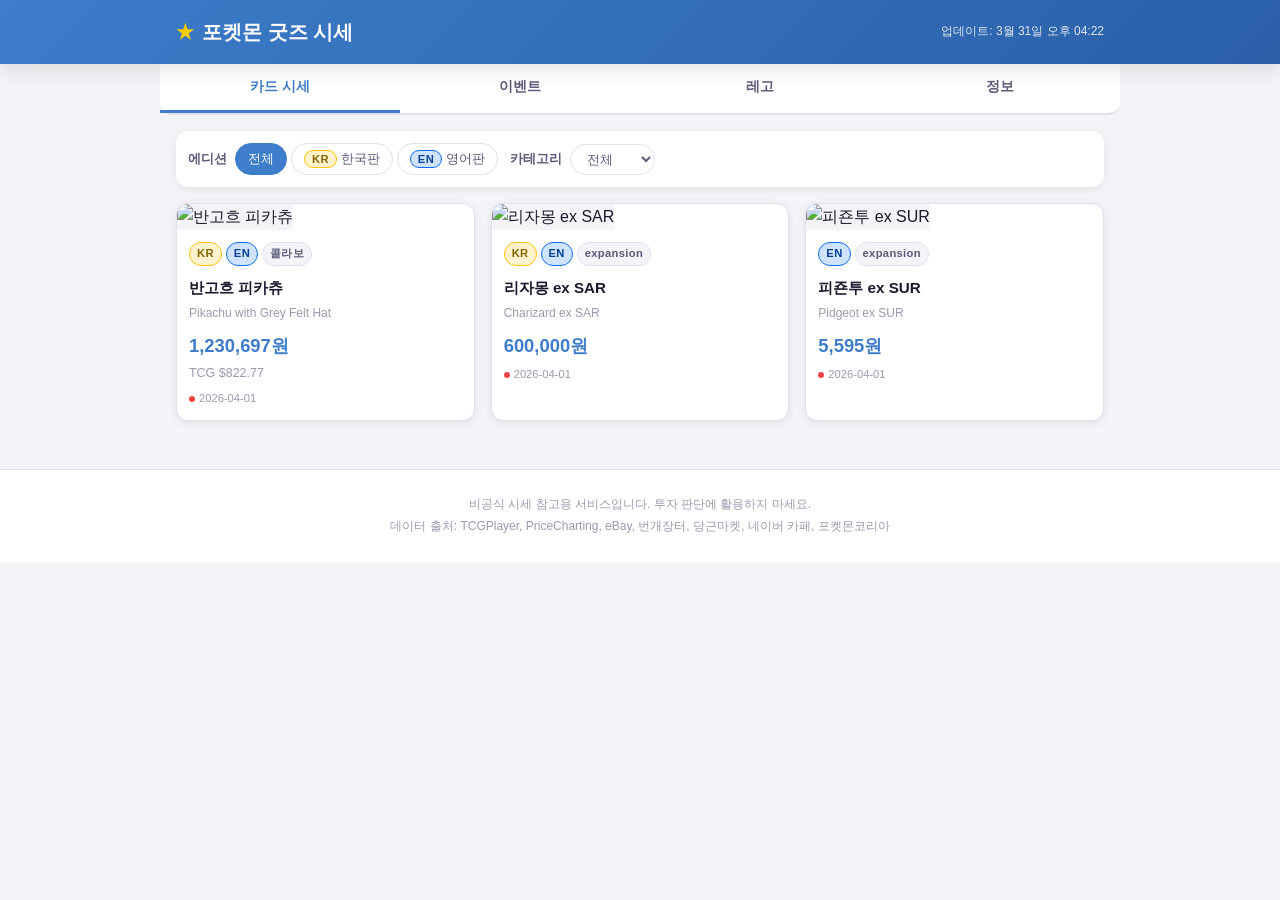
==== index.html @ 086ceaad "deploy: 시세 업데이트 14 8e5aacabaf967c13c3c6b32855be2e38548fb57c" ====
<!DOCTYPE html>
<html lang="ko">
<head>
    <meta name="last-updated" content="2026-04-01T01:22:11.942490+09:00">

    <meta charset="UTF-8">
    <meta name="viewport" content="width=device-width, initial-scale=1.0">
    <meta name="description" content="포켓몬 굿즈 시세 추적 - 카드, 레고 최신 시세와 이벤트 정보">
    <title>포켓몬 굿즈 시세</title>
    <link rel="stylesheet" href="static/css/style.css">
</head>
<body>
    <header class="app-header">
        <div class="header-inner">
            <h1 class="app-title">
                <span class="title-icon">&#9733;</span>
                포켓몬 굿즈 시세
            </h1>
            <p class="last-updated" id="lastUpdated">데이터 로딩 중...</p>
        </div>
    </header>

    <nav class="tab-nav" role="tablist">
        <button class="tab-btn active" data-tab="cards" role="tab" aria-selected="true">
            카드 시세
        </button>
        <button class="tab-btn" data-tab="events" role="tab" aria-selected="false">
            이벤트
        </button>
        <button class="tab-btn" data-tab="lego" role="tab" aria-selected="false">
            레고
        </button>
        <button class="tab-btn" data-tab="info" role="tab" aria-selected="false">
            정보
        </button>
    </nav>

    <!-- 카드 시세 탭 -->
    <section id="tab-cards" class="tab-content active" role="tabpanel">
        <div class="filter-bar">
            <div class="filter-group">
                <label class="filter-label">에디션</label>
                <div class="btn-group">
                    <button class="filter-btn active" data-filter="edition" data-value="all">전체</button>
                    <button class="filter-btn" data-filter="edition" data-value="kr">
                        <span class="badge badge-kr">KR</span> 한국판
                    </button>
                    <button class="filter-btn" data-filter="edition" data-value="en">
                        <span class="badge badge-en">EN</span> 영어판
                    </button>
                </div>
            </div>
            <div class="filter-group">
                <label class="filter-label">카테고리</label>
                <select class="filter-select" id="categoryFilter">
                    <option value="all">전체</option>
                    <option value="collab">콜라보</option>
                    <option value="expansion">확장팩</option>
                </select>
            </div>
        </div>
        <div class="card-grid" id="cardGrid">
            <div class="loading-spinner">
                <div class="spinner"></div>
                <p>시세 데이터 로딩 중...</p>
            </div>
        </div>
    </section>

    <!-- 이벤트 탭 -->
    <section id="tab-events" class="tab-content" role="tabpanel">
        <div class="filter-bar">
            <div class="filter-group">
                <div class="btn-group">
                    <button class="filter-btn active" data-filter="event_status" data-value="all">전체</button>
                    <button class="filter-btn" data-filter="event_status" data-value="ongoing">
                        <span class="status-dot status-ongoing"></span> 진행중
                    </button>
                    <button class="filter-btn" data-filter="event_status" data-value="upcoming">
                        <span class="status-dot status-upcoming"></span> 예정
                    </button>
                    <button class="filter-btn" data-filter="event_status" data-value="ended">
                        <span class="status-dot status-ended"></span> 종료
                    </button>
                </div>
            </div>
        </div>
        <div class="event-list" id="eventList">
            <div class="loading-spinner">
                <div class="spinner"></div>
                <p>이벤트 데이터 로딩 중...</p>
            </div>
        </div>
    </section>

    <!-- 레고 탭 -->
    <section id="tab-lego" class="tab-content" role="tabpanel">
        <div class="card-grid" id="legoGrid">
            <div class="loading-spinner">
                <div class="spinner"></div>
                <p>레고 데이터 로딩 중...</p>
            </div>
        </div>
    </section>

    <!-- 정보 탭 -->
    <section id="tab-info" class="tab-content" role="tabpanel">
        <div class="info-section">
            <h2>데이터 소스 현황</h2>
            <div id="sourceStatus" class="source-status-grid">
                <p>로딩 중...</p>
            </div>

            <h2>가격 정보 안내</h2>
            <ul class="info-list">
                <li><strong>TCGPlayer / PriceCharting</strong>: 미국 시장 시세 (USD, 환율 환산)</li>
                <li><strong>eBay</strong>: 최근 30일 낙찰가 평균 (실거래가)</li>
                <li><strong>번개장터 / 당근마켓</strong>: 판매 희망가 (수수료 미포함, 실제 거래가 아님)</li>
                <li><strong>네이버 카페</strong>: 커뮤니티 시세글 기반 참고가</li>
            </ul>

            <h2>번개장터 가격 주의사항</h2>
            <p class="warning-text">
                번개장터 가격은 판매자가 요구하는 <strong>판매 희망가</strong>이며,
                실제 거래가와 다를 수 있습니다. 수수료(6%+)는 별도입니다.
            </p>

            <h2>업데이트 주기</h2>
            <p>매일 자동 수집 (KST 기준 오전 9시, 오후 9시)</p>

            <div id="buildInfo" class="build-info-box"></div>
        </div>
    </section>

    <!-- 카드 상세 모달 -->
    <div id="cardModal" class="modal" role="dialog" aria-modal="true" aria-labelledby="modalTitle" hidden>
        <div class="modal-backdrop" id="modalBackdrop"></div>
        <div class="modal-content">
            <button class="modal-close" id="modalClose" aria-label="닫기">&times;</button>
            <div id="modalBody"></div>
        </div>
    </div>

    <footer class="app-footer">
        <p>비공식 시세 참고용 서비스입니다. 투자 판단에 활용하지 마세요.</p>
        <p>데이터 출처: TCGPlayer, PriceCharting, eBay, 번개장터, 당근마켓, 네이버 카페, 포켓몬코리아</p>
    </footer>

    <script src="static/js/app.js"></script>
</body>
</html>
---- static/css/style.css ----
/* 포켓몬 굿즈 시세 — 메인 스타일시트 */

/* ========== CSS 변수 (포켓몬 색상 팔레트) ========== */
:root {
    --pokemon-yellow: #FFCB05;
    --pokemon-blue: #3D7DCA;
    --pokemon-red: #CC0000;
    --pokemon-dark: #1a1a2e;
    --pokemon-gray: #f4f4f8;

    --text-primary: #1a1a2e;
    --text-secondary: #5a5a7a;
    --text-muted: #9a9ab0;

    --bg-primary: #ffffff;
    --bg-secondary: #f4f4f8;
    --bg-card: #ffffff;

    --border-color: #e0e0ee;
    --border-radius: 12px;
    --border-radius-sm: 8px;

    --shadow-sm: 0 2px 8px rgba(0, 0, 0, 0.08);
    --shadow-md: 0 4px 20px rgba(0, 0, 0, 0.12);
    --shadow-lg: 0 8px 40px rgba(0, 0, 0, 0.18);

    --transition: 0.2s ease;
    --font-sans: -apple-system, BlinkMacSystemFont, 'Noto Sans KR', 'Segoe UI', sans-serif;
}

/* ========== 리셋 & 기본 ========== */
*, *::before, *::after {
    box-sizing: border-box;
    margin: 0;
    padding: 0;
}

html {
    font-size: 16px;
    scroll-behavior: smooth;
}

body {
    font-family: var(--font-sans);
    background: var(--bg-secondary);
    color: var(--text-primary);
    line-height: 1.6;
    min-height: 100vh;
}

/* ========== 헤더 ========== */
.app-header {
    background: linear-gradient(135deg, var(--pokemon-blue) 0%, #2a5fa8 100%);
    color: white;
    padding: 16px 0;
    position: sticky;
    top: 0;
    z-index: 100;
    box-shadow: var(--shadow-md);
}

.header-inner {
    max-width: 960px;
    margin: 0 auto;
    padding: 0 16px;
    display: flex;
    align-items: center;
    justify-content: space-between;
    gap: 12px;
    flex-wrap: wrap;
}

.app-title {
    font-size: 1.25rem;
    font-weight: 700;
    display: flex;
    align-items: center;
    gap: 8px;
}

.title-icon {
    color: var(--pokemon-yellow);
    font-size: 1.1rem;
}

.last-updated {
    font-size: 0.75rem;
    opacity: 0.85;
    white-space: nowrap;
}

/* ========== 탭 네비게이션 ========== */
.tab-nav {
    display: flex;
    background: var(--bg-primary);
    border-bottom: 2px solid var(--border-color);
    position: sticky;
    top: 57px;
    z-index: 90;
    max-width: 960px;
    margin: 0 auto;
    width: 100%;
}

.tab-btn {
    flex: 1;
    padding: 14px 8px;
    background: none;
    border: none;
    border-bottom: 3px solid transparent;
    font-size: 0.875rem;
    font-weight: 600;
    color: var(--text-secondary);
    cursor: pointer;
    transition: color var(--transition), border-color var(--transition);
    font-family: var(--font-sans);
}

.tab-btn:hover {
    color: var(--pokemon-blue);
    background: rgba(61, 125, 202, 0.04);
}

.tab-btn.active {
    color: var(--pokemon-blue);
    border-bottom-color: var(--pokemon-blue);
}

/* ========== 탭 컨텐츠 ========== */
.tab-content {
    display: none;
    max-width: 960px;
    margin: 0 auto;
    padding: 16px;
}

.tab-content.active {
    display: block;
}

/* ========== 필터 바 ========== */
.filter-bar {
    display: flex;
    flex-wrap: wrap;
    gap: 12px;
    margin-bottom: 16px;
    padding: 12px;
    background: var(--bg-primary);
    border-radius: var(--border-radius);
    box-shadow: var(--shadow-sm);
}

.filter-group {
    display: flex;
    align-items: center;
    gap: 8px;
    flex-wrap: wrap;
}

.filter-label {
    font-size: 0.8rem;
    font-weight: 600;
    color: var(--text-secondary);
    white-space: nowrap;
}

.btn-group {
    display: flex;
    gap: 4px;
    flex-wrap: wrap;
}

.filter-btn {
    padding: 6px 12px;
    border: 1.5px solid var(--border-color);
    border-radius: 20px;
    background: var(--bg-primary);
    font-size: 0.8rem;
    font-weight: 500;
    color: var(--text-secondary);
    cursor: pointer;
    transition: all var(--transition);
    display: flex;
    align-items: center;
    gap: 4px;
    font-family: var(--font-sans);
}

.filter-btn:hover {
    border-color: var(--pokemon-blue);
    color: var(--pokemon-blue);
}

.filter-btn.active {
    background: var(--pokemon-blue);
    border-color: var(--pokemon-blue);
    color: white;
}

.filter-select {
    padding: 6px 12px;
    border: 1.5px solid var(--border-color);
    border-radius: 20px;
    background: var(--bg-primary);
    font-size: 0.8rem;
    color: var(--text-secondary);
    cursor: pointer;
    font-family: var(--font-sans);
    outline: none;
}

.filter-select:focus {
    border-color: var(--pokemon-blue);
}

/* ========== 카드 그리드 ========== */
.card-grid {
    display: grid;
    grid-template-columns: repeat(auto-fill, minmax(280px, 1fr));
    gap: 16px;
}

/* ========== 카드 아이템 ========== */
.price-card {
    background: var(--bg-card);
    border-radius: var(--border-radius);
    box-shadow: var(--shadow-sm);
    overflow: hidden;
    cursor: pointer;
    transition: transform var(--transition), box-shadow var(--transition);
    border: 1px solid var(--border-color);
}

.price-card:hover {
    transform: translateY(-3px);
    box-shadow: var(--shadow-md);
}

.card-thumbnail {
    width: 100%;
    aspect-ratio: 3/4;
    object-fit: cover;
    background: var(--bg-secondary);
}

.card-thumbnail-placeholder {
    width: 100%;
    aspect-ratio: 3/4;
    background: linear-gradient(135deg, var(--bg-secondary), var(--border-color));
    display: flex;
    align-items: center;
    justify-content: center;
    font-size: 2rem;
}

.card-body {
    padding: 12px;
}

.card-name-ko {
    font-size: 0.95rem;
    font-weight: 700;
    margin-bottom: 4px;
    color: var(--text-primary);
}

.card-name-en {
    font-size: 0.75rem;
    color: var(--text-muted);
    margin-bottom: 8px;
}

.card-badges {
    display: flex;
    flex-wrap: wrap;
    gap: 4px;
    margin-bottom: 10px;
}

.card-price-main {
    font-size: 1.15rem;
    font-weight: 700;
    color: var(--pokemon-blue);
    margin-bottom: 4px;
}

.card-price-sub {
    font-size: 0.78rem;
    color: var(--text-muted);
}

.last-seen {
    font-size: 0.7rem;
    color: var(--text-muted);
    margin-top: 6px;
    display: flex;
    align-items: center;
    gap: 4px;
}

.freshness-dot {
    width: 6px;
    height: 6px;
    border-radius: 50%;
    background: var(--text-muted);
    flex-shrink: 0;
}

.freshness-dot.fresh {
    background: #22c55e;
}

.freshness-dot.stale {
    background: #ef4444;
}

/* ========== 배지 스타일 ========== */
.badge {
    display: inline-flex;
    align-items: center;
    padding: 2px 7px;
    border-radius: 12px;
    font-size: 0.7rem;
    font-weight: 700;
    letter-spacing: 0.03em;
}

.badge-kr {
    background: #fff3cd;
    color: #856404;
    border: 1px solid #ffc107;
}

.badge-en {
    background: #cfe2ff;
    color: #084298;
    border: 1px solid #0d6efd;
}

.badge-warning {
    background: #fff3cd;
    color: #856404;
    border: 1px solid #ffc107;
}

.badge-anomaly {
    background: #f8d7da;
    color: #842029;
    border: 1px solid #dc3545;
}

.badge-category {
    background: var(--pokemon-gray);
    color: var(--text-secondary);
    border: 1px solid var(--border-color);
}

/* ========== 소스 상태 배지 ========== */
.source-badge {
    display: inline-flex;
    align-items: center;
    gap: 4px;
    padding: 3px 8px;
    border-radius: 12px;
    font-size: 0.72rem;
    font-weight: 600;
}

.source-badge-ok {
    background: #d1fae5;
    color: #065f46;
}

.source-badge-missing {
    background: #fee2e2;
    color: #991b1b;
}

.source-badge-blocked {
    background: #fef3c7;
    color: #92400e;
}

/* ========== 이벤트 목록 ========== */
.event-list {
    display: flex;
    flex-direction: column;
    gap: 12px;
}

.event-item {
    background: var(--bg-card);
    border-radius: var(--border-radius);
    box-shadow: var(--shadow-sm);
    padding: 16px;
    border: 1px solid var(--border-color);
    display: flex;
    gap: 12px;
}

.event-item.status-ongoing {
    border-left: 4px solid #22c55e;
}

.event-item.status-upcoming {
    border-left: 4px solid var(--pokemon-blue);
}

.event-item.status-ended {
    border-left: 4px solid var(--text-muted);
    opacity: 0.7;
}

.event-thumbnail {
    width: 80px;
    height: 80px;
    object-fit: cover;
    border-radius: var(--border-radius-sm);
    flex-shrink: 0;
}

.event-body {
    flex: 1;
    min-width: 0;
}

.event-title {
    font-size: 0.95rem;
    font-weight: 700;
    margin-bottom: 6px;
    color: var(--text-primary);
}

.event-date {
    font-size: 0.78rem;
    color: var(--text-secondary);
    margin-bottom: 6px;
}

.event-category {
    font-size: 0.72rem;
    color: var(--text-muted);
}

.status-dot {
    display: inline-block;
    width: 8px;
    height: 8px;
    border-radius: 50%;
}

.status-ongoing { background: #22c55e; }
.status-upcoming { background: var(--pokemon-blue); }
.status-ended { background: var(--text-muted); }

/* ========== 레고 그리드 ========== */
.lego-card {
    background: var(--bg-card);
    border-radius: var(--border-radius);
    box-shadow: var(--shadow-sm);
    overflow: hidden;
    border: 1px solid var(--border-color);
}

.lego-thumbnail {
    width: 100%;
    aspect-ratio: 1/1;
    object-fit: cover;
    background: var(--bg-secondary);
}

.lego-body {
    padding: 12px;
}

.lego-name {
    font-size: 0.95rem;
    font-weight: 700;
    margin-bottom: 4px;
}

.lego-set-number {
    font-size: 0.75rem;
    color: var(--text-muted);
    margin-bottom: 8px;
}

.lego-price-row {
    display: flex;
    justify-content: space-between;
    font-size: 0.82rem;
    margin-bottom: 4px;
}

.lego-price-label {
    color: var(--text-secondary);
}

.lego-price-value {
    font-weight: 700;
    color: var(--text-primary);
}

.premium-positive {
    color: #ef4444;
    font-weight: 700;
}

.premium-negative {
    color: #22c55e;
    font-weight: 700;
}

.retired-badge {
    background: #f3e8ff;
    color: #6b21a8;
    border: 1px solid #a855f7;
}

/* ========== 정보 탭 ========== */
.info-section {
    background: var(--bg-card);
    border-radius: var(--border-radius);
    padding: 20px;
    box-shadow: var(--shadow-sm);
}

.info-section h2 {
    font-size: 1rem;
    font-weight: 700;
    color: var(--pokemon-blue);
    margin-bottom: 10px;
    margin-top: 20px;
    padding-bottom: 4px;
    border-bottom: 2px solid var(--pokemon-yellow);
}

.info-section h2:first-child {
    margin-top: 0;
}

.info-list {
    padding-left: 18px;
    font-size: 0.875rem;
    color: var(--text-secondary);
    line-height: 1.8;
}

.warning-text {
    background: #fff3cd;
    border: 1px solid #ffc107;
    border-radius: var(--border-radius-sm);
    padding: 10px 14px;
    font-size: 0.85rem;
    color: #856404;
}

.source-status-grid {
    display: flex;
    flex-wrap: wrap;
    gap: 8px;
    margin-bottom: 8px;
}

.build-info-box {
    margin-top: 16px;
    padding: 12px;
    background: var(--bg-secondary);
    border-radius: var(--border-radius-sm);
    font-size: 0.78rem;
    color: var(--text-muted);
}

/* ========== 모달 ========== */
.modal {
    position: fixed;
    inset: 0;
    z-index: 1000;
    display: flex;
    align-items: flex-end;
    justify-content: center;
}

.modal[hidden] {
    display: none;
}

.modal-backdrop {
    position: absolute;
    inset: 0;
    background: rgba(0, 0, 0, 0.5);
}

.modal-content {
    position: relative;
    background: var(--bg-primary);
    border-radius: var(--border-radius) var(--border-radius) 0 0;
    max-width: 600px;
    width: 100%;
    max-height: 85vh;
    overflow-y: auto;
    padding: 20px;
    z-index: 1;
}

@media (min-width: 640px) {
    .modal {
        align-items: center;
    }
    .modal-content {
        border-radius: var(--border-radius);
        max-height: 80vh;
    }
}

.modal-close {
    position: absolute;
    top: 12px;
    right: 16px;
    background: var(--bg-secondary);
    border: none;
    border-radius: 50%;
    width: 32px;
    height: 32px;
    font-size: 1.2rem;
    cursor: pointer;
    color: var(--text-secondary);
    display: flex;
    align-items: center;
    justify-content: center;
    transition: background var(--transition);
}

.modal-close:hover {
    background: var(--border-color);
}

.modal-card-name {
    font-size: 1.2rem;
    font-weight: 700;
    margin-bottom: 16px;
    padding-right: 40px;
}

.modal-price-table {
    width: 100%;
    border-collapse: collapse;
    font-size: 0.875rem;
    margin-bottom: 16px;
}

.modal-price-table th {
    text-align: left;
    padding: 8px 10px;
    background: var(--bg-secondary);
    color: var(--text-secondary);
    font-weight: 600;
    font-size: 0.78rem;
    border-bottom: 1px solid var(--border-color);
}

.modal-price-table td {
    padding: 10px 10px;
    border-bottom: 1px solid var(--border-color);
}

.modal-section-title {
    font-size: 0.85rem;
    font-weight: 700;
    color: var(--pokemon-blue);
    margin: 16px 0 8px;
    border-bottom: 1px solid var(--pokemon-yellow);
    padding-bottom: 4px;
}

.domestic-listing-item {
    padding: 8px 0;
    border-bottom: 1px solid var(--border-color);
    font-size: 0.82rem;
    display: flex;
    justify-content: space-between;
    gap: 8px;
}

/* ========== 로딩 스피너 ========== */
.loading-spinner {
    grid-column: 1 / -1;
    display: flex;
    flex-direction: column;
    align-items: center;
    justify-content: center;
    padding: 60px 20px;
    color: var(--text-muted);
    font-size: 0.875rem;
    gap: 12px;
}

.spinner {
    width: 36px;
    height: 36px;
    border: 3px solid var(--border-color);
    border-top-color: var(--pokemon-blue);
    border-radius: 50%;
    animation: spin 0.8s linear infinite;
}

@keyframes spin {
    to { transform: rotate(360deg); }
}

/* ========== 빈 상태 ========== */
.empty-state {
    grid-column: 1 / -1;
    text-align: center;
    padding: 60px 20px;
    color: var(--text-muted);
}

.empty-state p {
    font-size: 0.875rem;
    margin-top: 8px;
}

/* ========== 푸터 ========== */
.app-footer {
    text-align: center;
    padding: 24px 16px;
    font-size: 0.75rem;
    color: var(--text-muted);
    background: var(--bg-primary);
    border-top: 1px solid var(--border-color);
    margin-top: 32px;
    line-height: 1.8;
}

/* ========== 반응형 ========== */
@media (max-width: 640px) {
    .app-title {
        font-size: 1.1rem;
    }

    .tab-btn {
        font-size: 0.78rem;
        padding: 12px 4px;
    }

    .card-grid {
        grid-template-columns: repeat(auto-fill, minmax(160px, 1fr));
        gap: 10px;
    }

    .filter-bar {
        flex-direction: column;
    }

    .event-item {
        flex-direction: column;
    }

    .event-thumbnail {
        width: 100%;
        height: 160px;
    }

    .modal-content {
        padding: 16px;
    }
}

@media (min-width: 768px) {
    .tab-nav {
        border-radius: 0 0 var(--border-radius) var(--border-radius);
    }
}
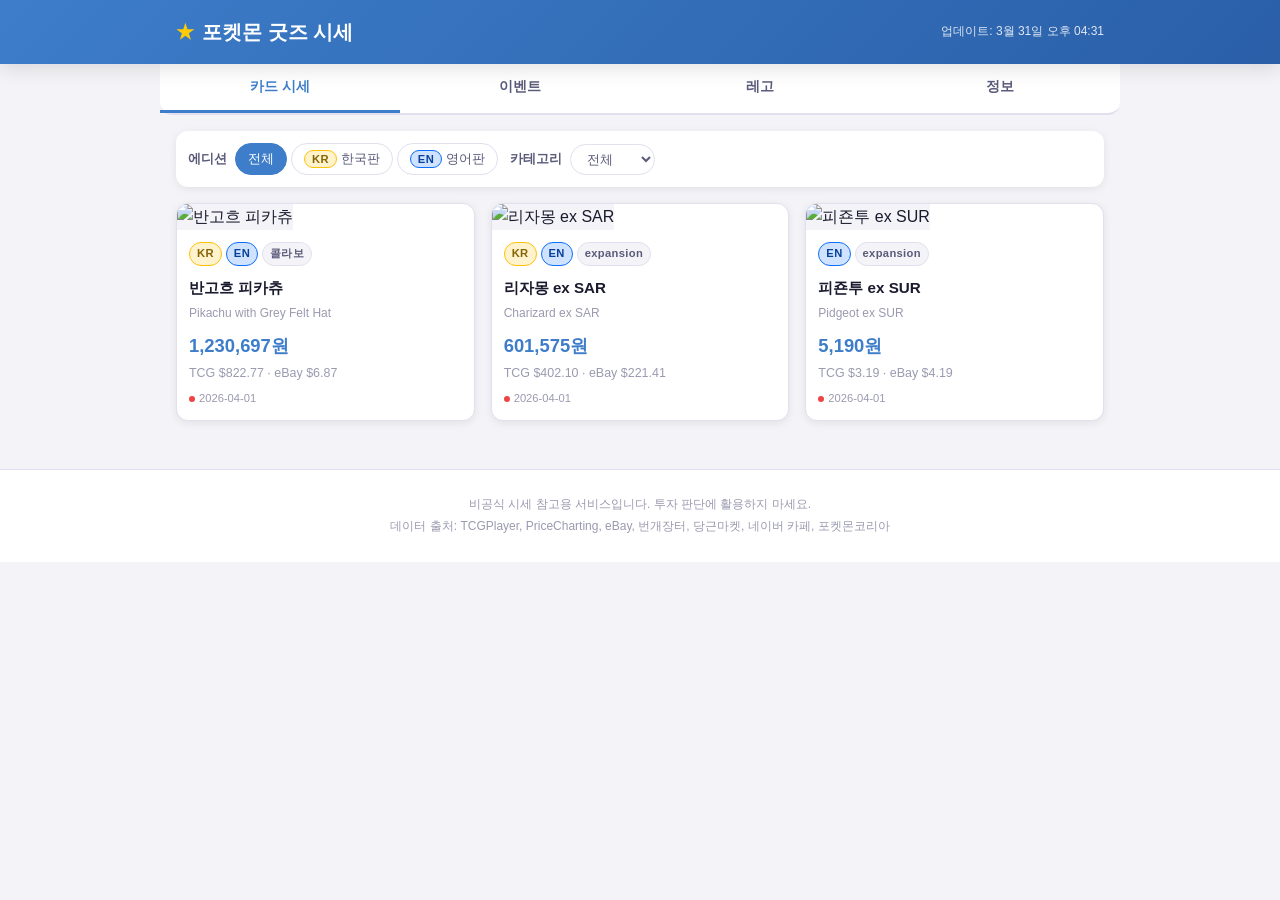
==== commit b2bbdc97: "deploy: 시세 업데이트 15 c70a0211ac961e96815b8a1a6cd51c4182486133" ====
--- a/index.html
+++ b/index.html
@@ -1,7 +1,7 @@
 <!DOCTYPE html>
 <html lang="ko">
 <head>
-    <meta name="last-updated" content="2026-04-01T01:22:11.942490+09:00">
+    <meta name="last-updated" content="2026-04-01T01:31:48.608327+09:00">
 
     <meta charset="UTF-8">
     <meta name="viewport" content="width=device-width, initial-scale=1.0">
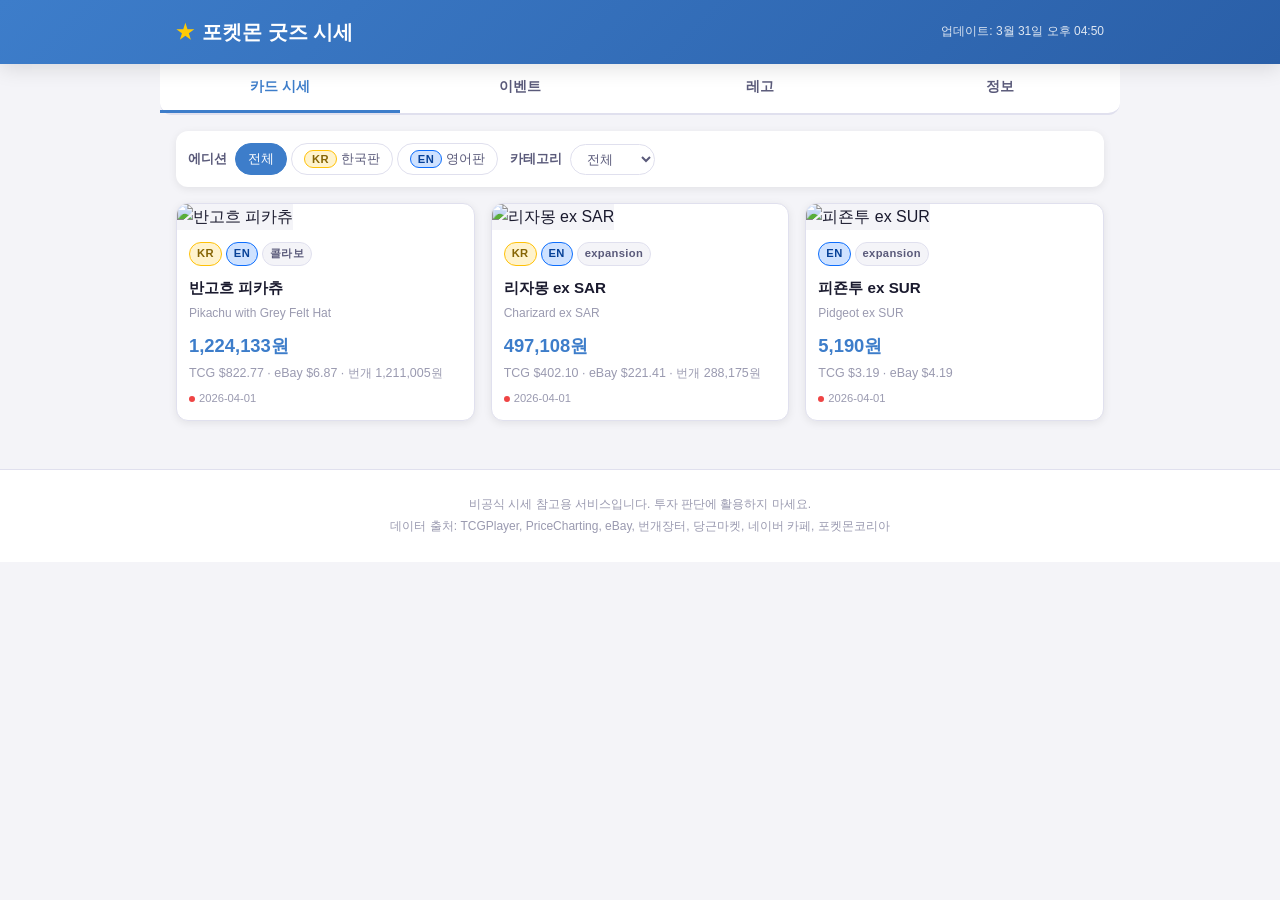
==== commit 76955a9c: "deploy: 시세 업데이트 16 16a3e79fed3501e57cfa7b998f91886724720982" ====
--- a/index.html
+++ b/index.html
@@ -1,7 +1,7 @@
 <!DOCTYPE html>
 <html lang="ko">
 <head>
-    <meta name="last-updated" content="2026-04-01T01:31:48.608327+09:00">
+    <meta name="last-updated" content="2026-04-01T01:50:35.031447+09:00">
 
     <meta charset="UTF-8">
     <meta name="viewport" content="width=device-width, initial-scale=1.0">
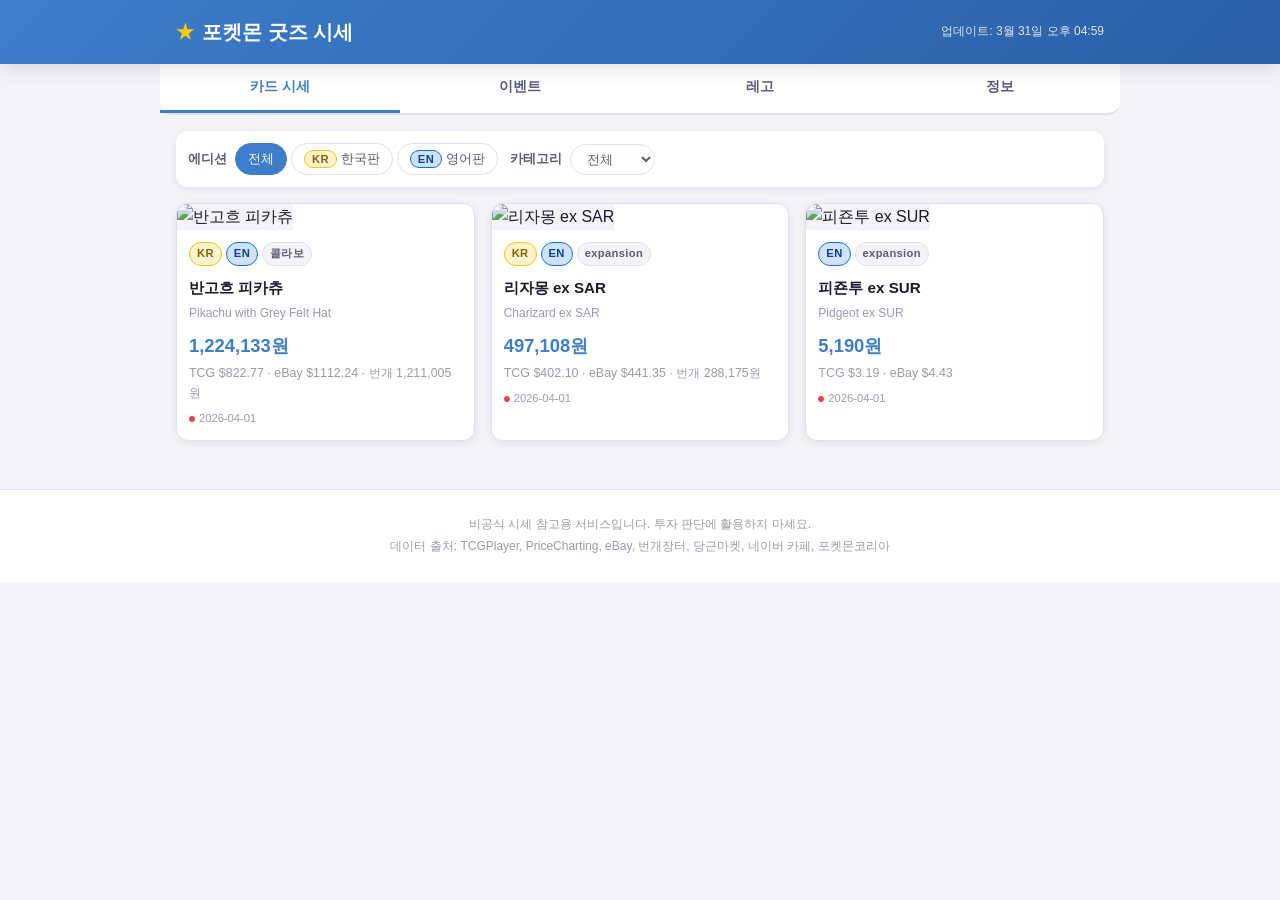
==== commit 8a869933: "deploy: 시세 업데이트 17 5012ba2317564039408e12394d46ed59aa6c490b" ====
--- a/index.html
+++ b/index.html
@@ -1,7 +1,7 @@
 <!DOCTYPE html>
 <html lang="ko">
 <head>
-    <meta name="last-updated" content="2026-04-01T01:50:35.031447+09:00">
+    <meta name="last-updated" content="2026-04-01T01:59:43.615075+09:00">
 
     <meta charset="UTF-8">
     <meta name="viewport" content="width=device-width, initial-scale=1.0">
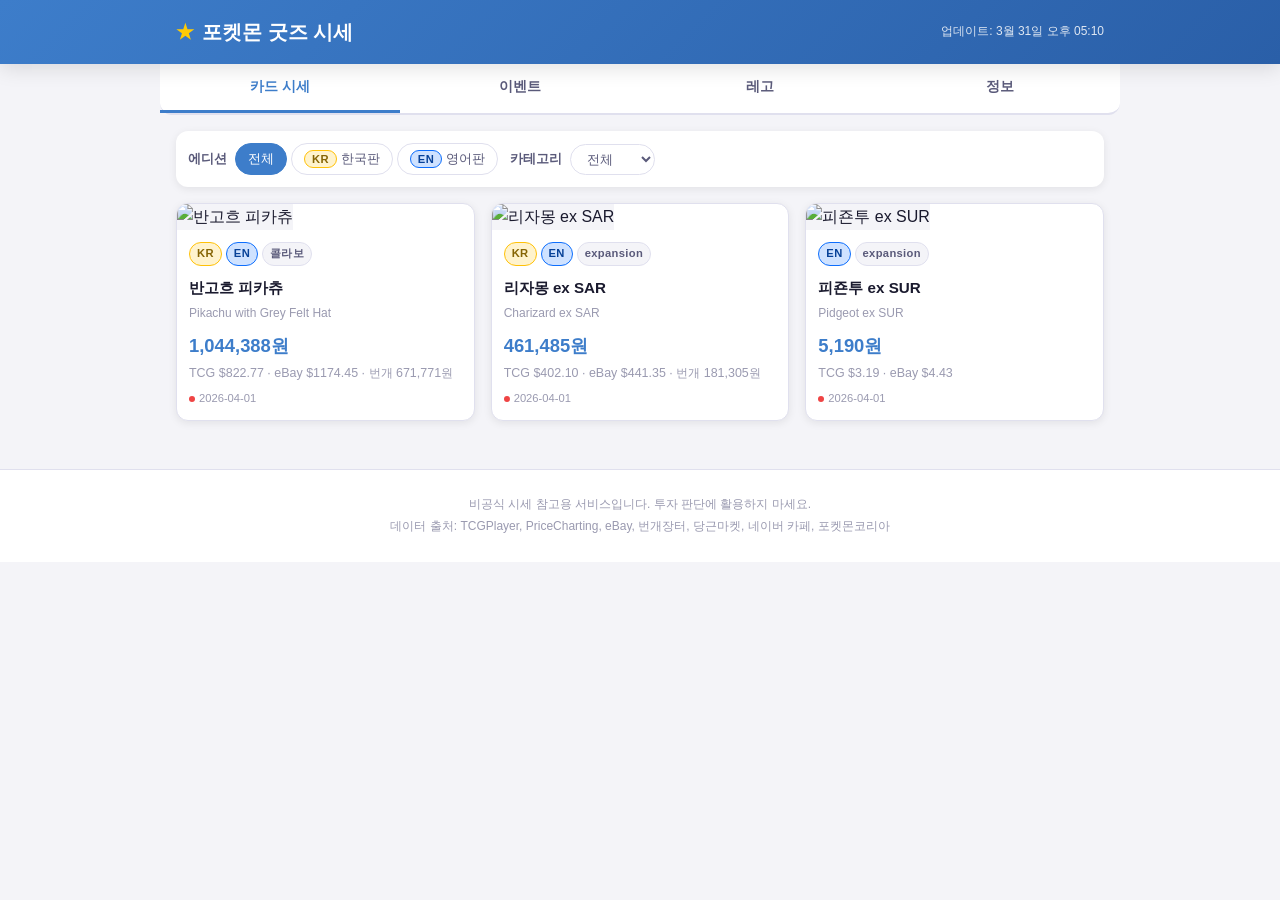
==== commit 18d3fa73: "deploy: 시세 업데이트 18 3f74b507594b0a081f92ddfe48347ff88bca9176" ====
--- a/index.html
+++ b/index.html
@@ -1,7 +1,7 @@
 <!DOCTYPE html>
 <html lang="ko">
 <head>
-    <meta name="last-updated" content="2026-04-01T01:59:43.615075+09:00">
+    <meta name="last-updated" content="2026-04-01T02:10:04.916510+09:00">
 
     <meta charset="UTF-8">
     <meta name="viewport" content="width=device-width, initial-scale=1.0">
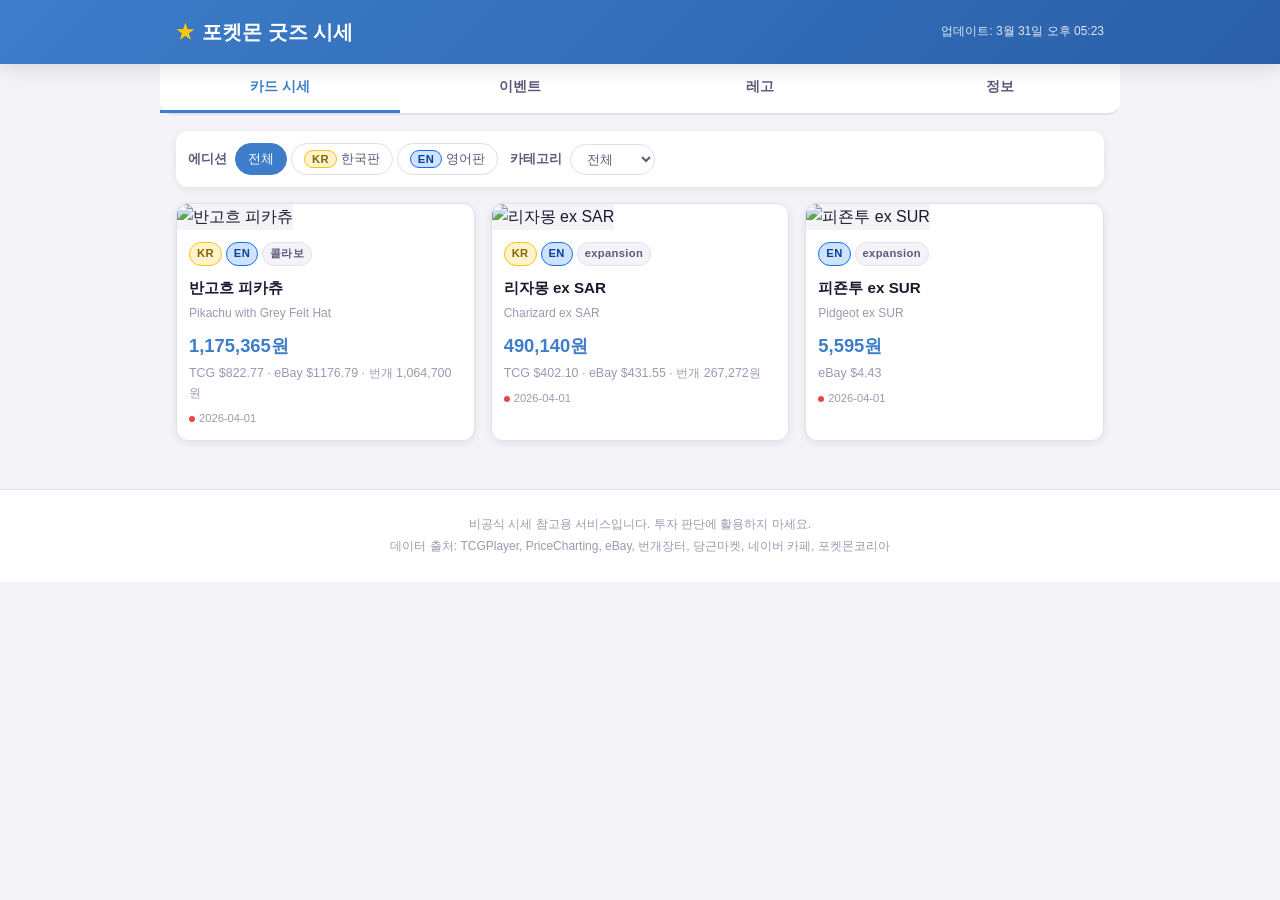
==== commit 66a663ec: "deploy: 시세 업데이트 19 0f83508e5c2c1c9adcd04cd9747c66ac83fc9150" ====
--- a/index.html
+++ b/index.html
@@ -1,7 +1,7 @@
 <!DOCTYPE html>
 <html lang="ko">
 <head>
-    <meta name="last-updated" content="2026-04-01T02:10:04.916510+09:00">
+    <meta name="last-updated" content="2026-04-01T02:23:39.634573+09:00">
 
     <meta charset="UTF-8">
     <meta name="viewport" content="width=device-width, initial-scale=1.0">
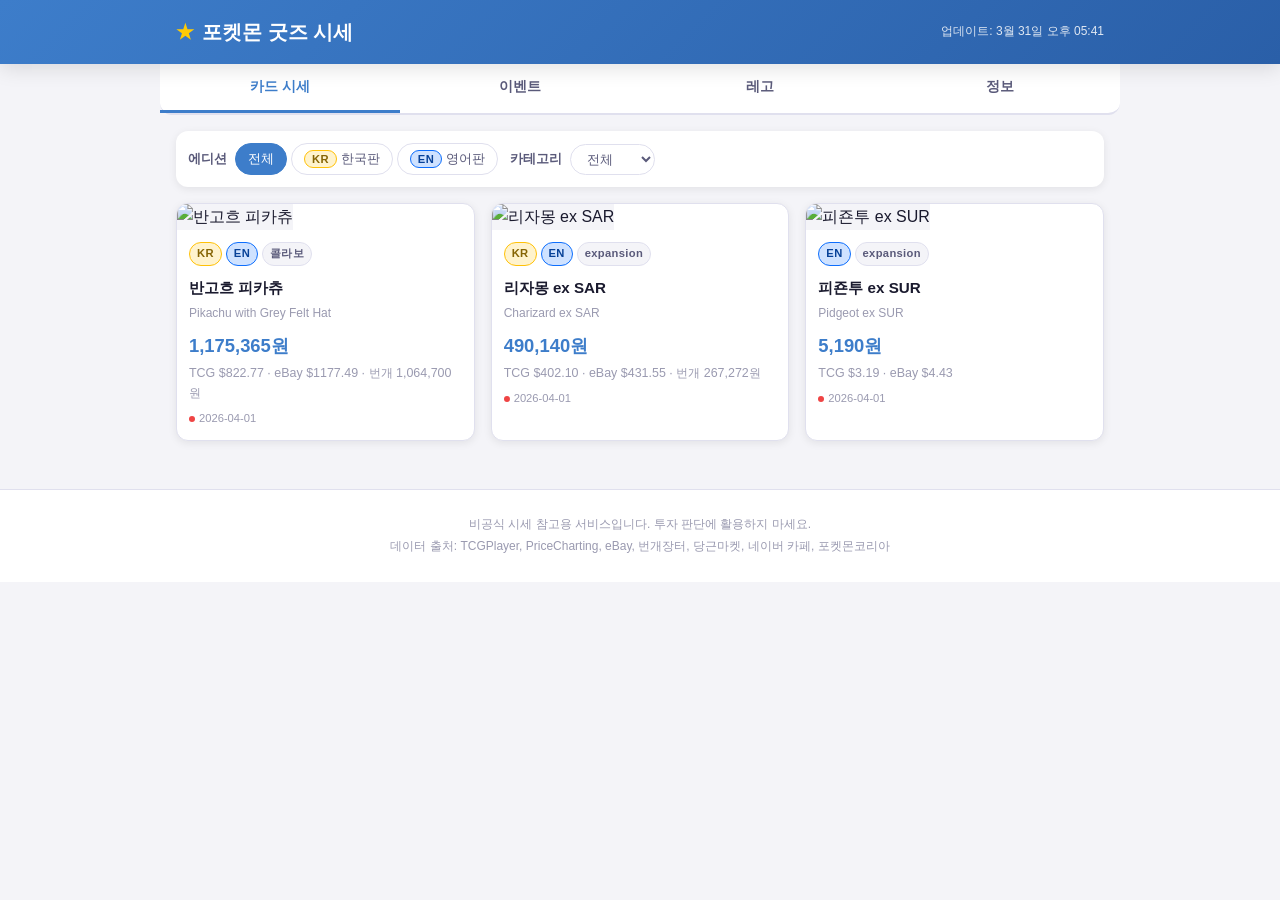
==== commit 3ce75838: "deploy: 시세 업데이트 21 cd483c74a5400c26bb6ce5363bcbb84a0f8ce4e6" ====
--- a/index.html
+++ b/index.html
@@ -1,7 +1,7 @@
 <!DOCTYPE html>
 <html lang="ko">
 <head>
-    <meta name="last-updated" content="2026-04-01T02:23:39.634573+09:00">
+    <meta name="last-updated" content="2026-04-01T02:41:30.566697+09:00">
 
     <meta charset="UTF-8">
     <meta name="viewport" content="width=device-width, initial-scale=1.0">
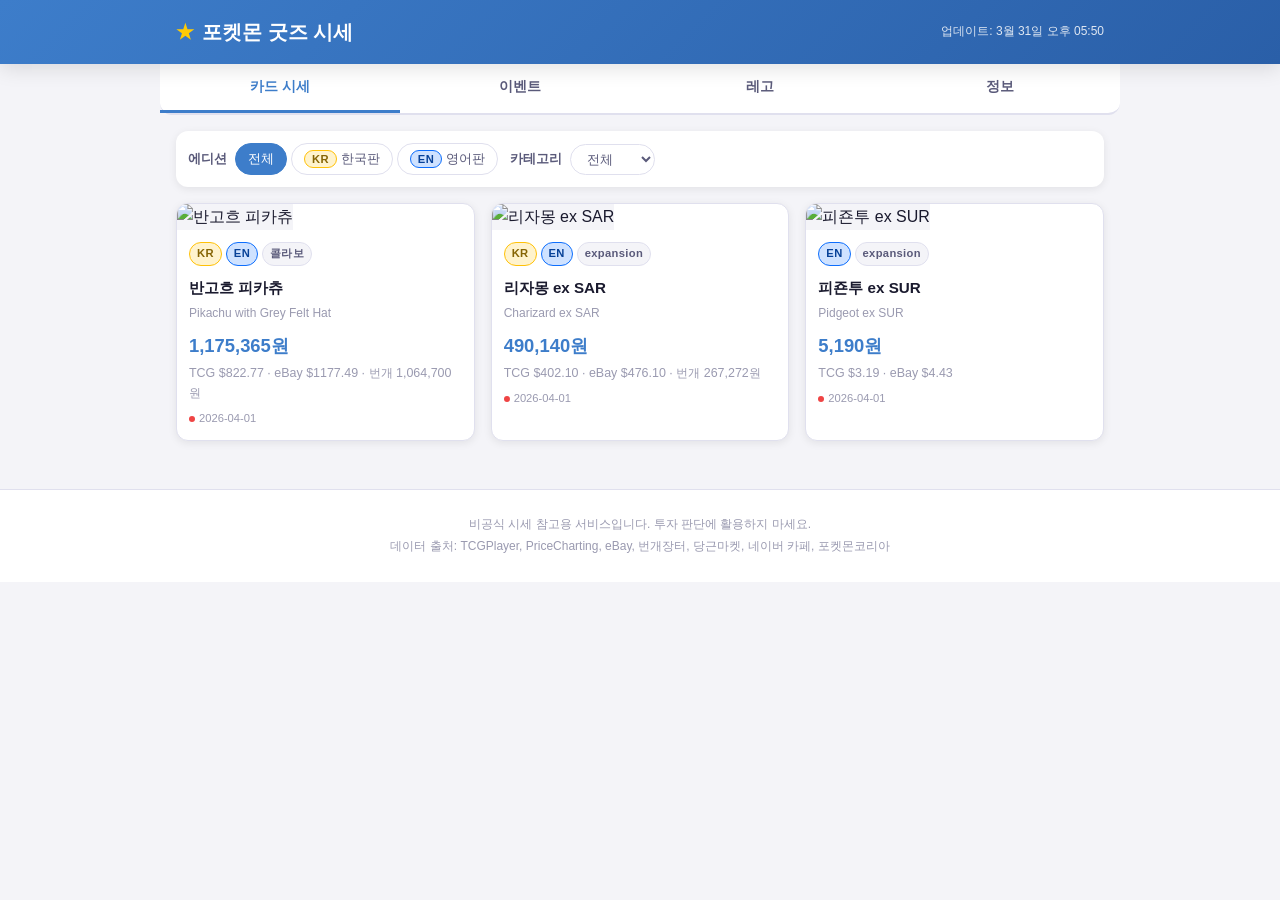
==== commit 66a1853d: "deploy: 시세 업데이트 22 fb2173cec1443781818fad7ef5eaa17f2b581550" ====
--- a/index.html
+++ b/index.html
@@ -1,7 +1,7 @@
 <!DOCTYPE html>
 <html lang="ko">
 <head>
-    <meta name="last-updated" content="2026-04-01T02:41:30.566697+09:00">
+    <meta name="last-updated" content="2026-04-01T02:50:57.926267+09:00">
 
     <meta charset="UTF-8">
     <meta name="viewport" content="width=device-width, initial-scale=1.0">
